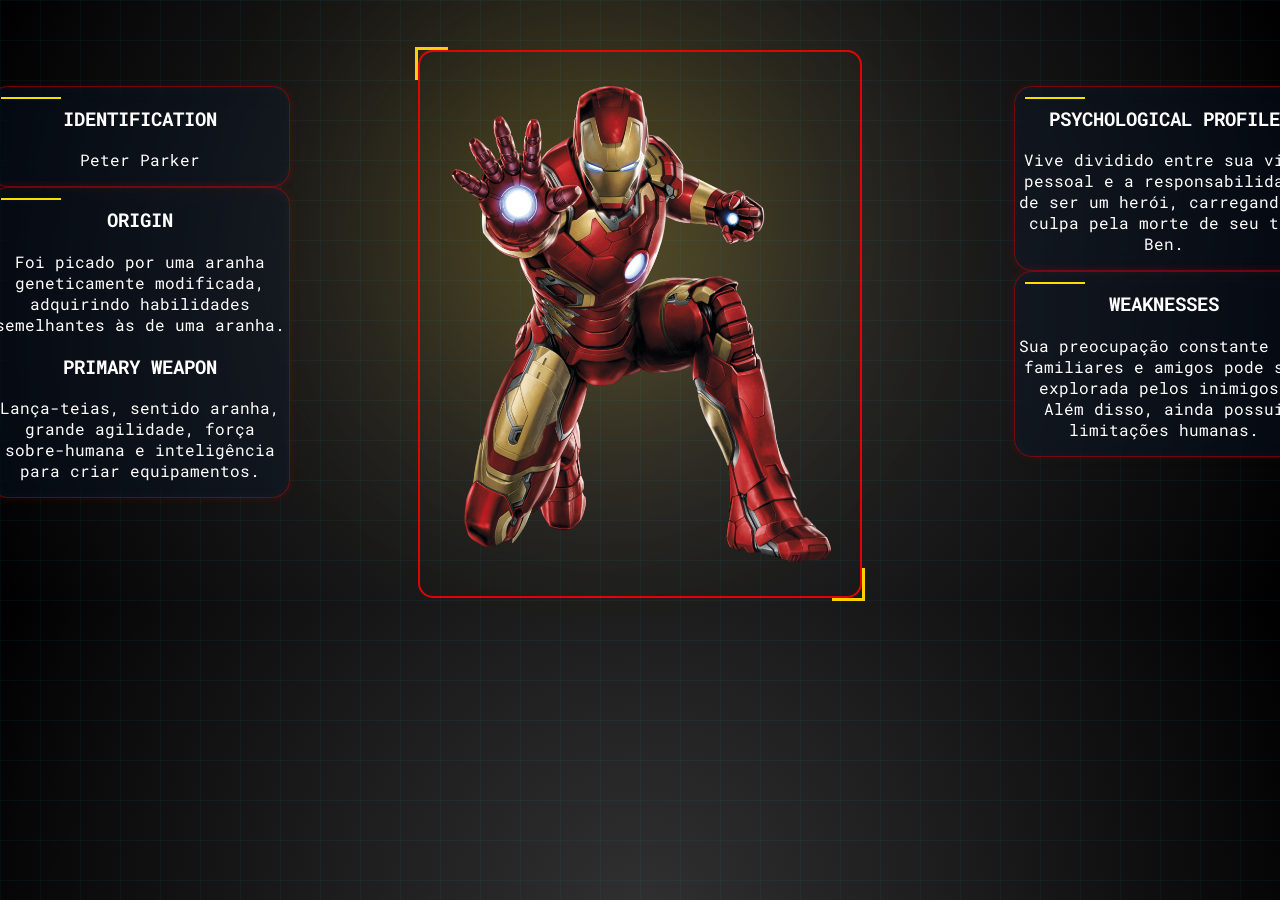
==== vingadores/ironman.html @ 76807a75 "para o github" ====
<!DOCTYPE html>
<html lang="en">
<head>
  <meta charset="UTF-8">
  <meta name="viewport" content="width=device-width, initial-scale=1.0">
  <link rel="preconnect" href="https://fonts.googleapis.com">
  <link rel="preconnect" href="https://fonts.gstatic.com" crossorigin>
  <link href="https://fonts.googleapis.com/css2?family=Roboto+Mono:ital,wght@0,100..700;1,100..700&display=swap" rel="stylesheet">
  <link rel="stylesheet" href="../vingadores_css/ironman.css">
  <title>Captain America Explain</title>
</head>
<body>
  <div class="homepage">
    <div class="bll-esquerda">
      <div class="info-left">
        <div class="card-info">
          <h3>IDENTIFICATION</h3>

          <p>Peter Parker</p>
        </div>
        <div class="card-info">
          <h3>ORIGIN</h3>
          <p class="origem">
            Foi picado por uma aranha geneticamente modificada, adquirindo habilidades semelhantes às de uma aranha.
          </p>
          <h3>PRIMARY WEAPON</h3>
          <p class="arma">
            Lança-teias, sentido aranha, grande agilidade, força sobre-humana e inteligência para criar equipamentos.
          </p>
        </div>
      </div>
    </div>
    <div class="logopers">
      <div class="scanner"><img src="ironmanpng.png" alt="Homem-Aranha"></div>
    </div>
    <div class="bll-direita">
      <div class="info-right">
        <div class="card-info">
          <h3>PSYCHOLOGICAL PROFILE</h3>
          <p class="emocional">
            Vive dividido entre sua vida pessoal e a responsabilidade de ser um herói, carregando a culpa pela morte de seu tio Ben.
      </div>
        <div class="card-info">
          <h3>WEAKNESSES</h3>
          <p class="fraqueza">
            Sua preocupação constante com familiares e amigos pode ser explorada pelos inimigos. Além disso, ainda possui limitações humanas.
          </p>
        </div>
      </div>
    </div>
  </div>
</body>
</html>
---- vingadores_css/ironman.css ----
body {
  background: radial-gradient(circle at center,
        #303030 0%,
        #1c1c1c 45%,
        #0b0b0b 80%,
        #000 100%);
}

body::before{

    content:"";

    position:fixed;

    inset:0;

    background-image:

        linear-gradient(rgba(0,217,255,.05) 1px, transparent 1px),

        linear-gradient(90deg, rgba(0,217,255,.05) 1px, transparent 1px);

    background-size:40px 40px;

    pointer-events:none;
}

.homepage {
  margin-top: 50px;
  display: flex;
  flex-direction: row;
  flex-wrap: nowrap;
  justify-content: center;
  align-items: center;
  gap: 40px;
}

.logopers img {
  height: 500px;
  width: 400px;
}

.logopers{

    position:relative;
}

.logopers::before{

    content:"";

    position:absolute;

    width:350px;

    height:350px;

    background:#facd03;

    border-radius:50%;

    filter:blur(120px);

    opacity:.25;

    z-index:-1;
}

.scanner{
    padding:20px;
    border:2px solid #ff0000de;
    border-radius:15px;
    position:relative;
}

.scanner::before,
.scanner::after{
    content:"";
    position:absolute;
    width:30px;
    height:30px;
    border:3px solid #ffd000;
}

.scanner::before{
    top:-5px;
    left:-5px;
    border-right:none;
    border-bottom:none;
}

.scanner::after{
    bottom:-5px;
    right:-5px;
    border-top:none;
    border-left:none;
}

.card-info{
    background: rgba(10,25,47,.35);
    border:1px solid rgba(255, 0, 0, 0.39);

    backdrop-filter: blur(10px);

    box-shadow:
        0 0 10px rgba(255, 4, 4, 0.15),
        inset 0 0 15px rgba(255,255,255,.03);

    border-radius:18px;
}

.card-info:hover{

    border-color:#ff0000;

    box-shadow:
        0 0 15px #ff0000,
        0 0 35px rgba(255, 0, 0, 0.35);
}

.card-info::before{

    content:"";

    position:absolute;

    top:10px;

    left:10px;

    width:60px;

    height:2px;

    background:#f8df00;
}

.bll-esquerda {
  height: 500px;
  width: 300px;
  display: flex;
  flex-direction: column;
  justify-content: space-between;
  margin-right: 100px;
  border-radius: 20px;
}

.bll-esquerda .info-left{
  height: 500px;
  width: 300px;
  border-radius: 20px;
  padding: 12px;
  color: white;
  text-align: center;
  font-size: 16px; 
  font-family: "Roboto Mono", monospace;
  font-optical-sizing: auto;
  font-style: normal;
}

.infos2 {
  color: white;
}

.infos3 {
  display: flex;
  flex-direction: column;
  justify-content: center;
  align-items: center;
}

.bll-direita {
  height: 500px;
  width: 300px;
  margin-left: 100px;
  border-radius: 20px;
  display: flex;
  flex-direction: column;
  justify-content: space-between;
}

.bll-direita .info-right{
  height: 500px;
  width: 300px;
  border-radius: 20px;
  padding: 12px;
  color: white;
  text-align: center;
  font-size: 16px; 
  font-family: "Roboto Mono", monospace;
  font-optical-sizing: auto;
  font-style: normal;
}

.infos4 {
  color: white;
  display: flex;
  flex-direction: column;
  justify-content: center;
  align-items: center;
  text-align: center;
  font-size: 16px; 
  font-family: "Roboto Mono", monospace;
  font-optical-sizing: auto;
  font-style: normal;
}

.infos5 {
  color: white;
  display: flex;
  flex-direction: column;
  justify-content: center;
  align-items: center;
  text-align: center;
  font-size: 16px; 
  font-family: "Roboto Mono", monospace;
  font-optical-sizing: auto;
  font-style: normal;
}
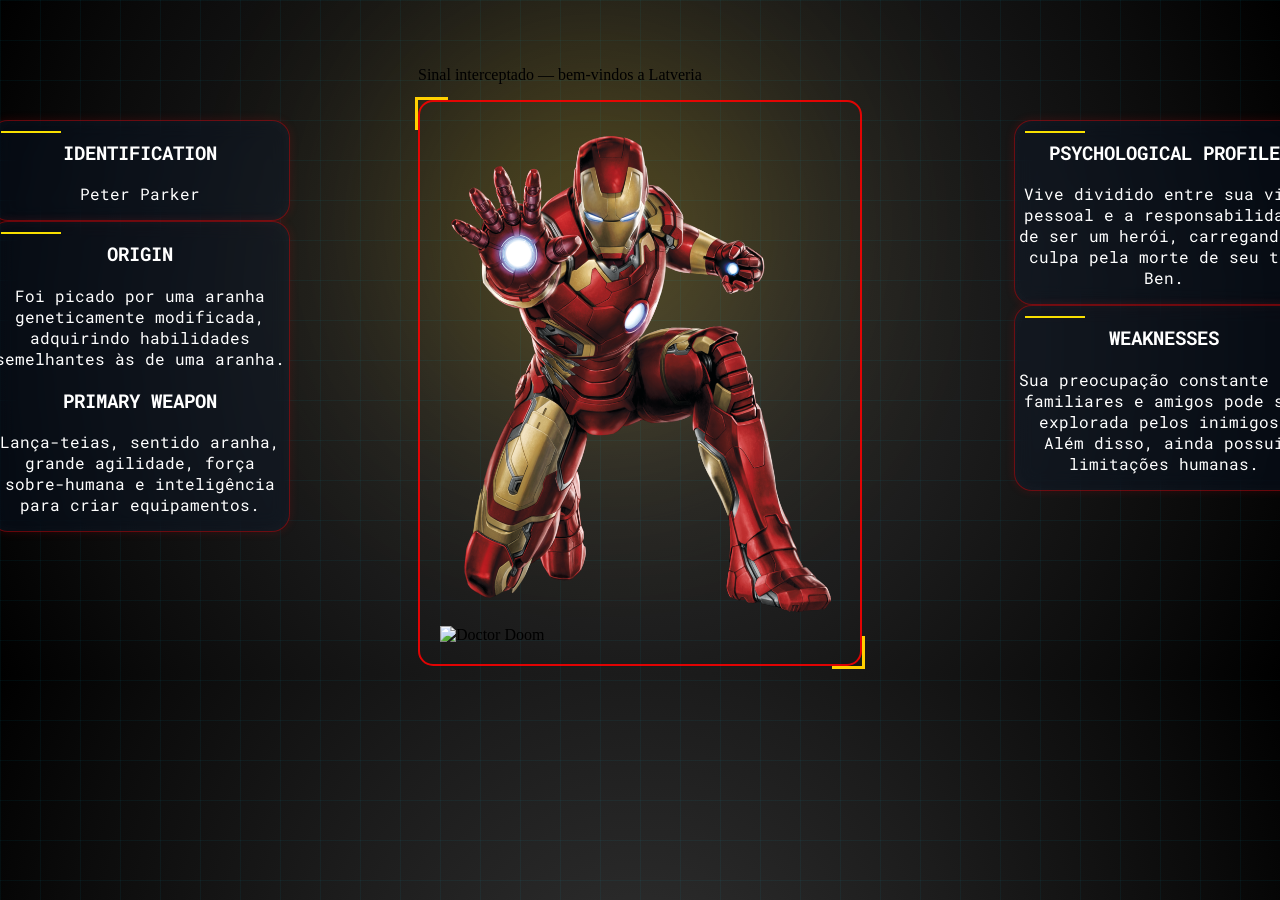
==== commit 65e4110f: "doom" ====
--- a/vingadores/ironman.html
+++ b/vingadores/ironman.html
@@ -10,6 +10,7 @@
   <title>Captain America Explain</title>
 </head>
 <body>
+  <div class="doom-flash"></div>
   <div class="homepage">
     <div class="bll-esquerda">
       <div class="info-left">
@@ -31,7 +32,11 @@
       </div>
     </div>
     <div class="logopers">
-      <div class="scanner"><img src="ironmanpng.png" alt="Homem-Aranha"></div>
+      <p class="doom-banner">Sinal interceptado &mdash; bem-vindos a Latveria</p>
+      <div class="scanner">
+        <img src="ironmanpng.png" alt="Homem-Aranha" class="iron-img">
+        <img src="doompng.png" alt="Doctor Doom" class="doom-img">
+      </div>
     </div>
     <div class="bll-direita">
       <div class="info-right">
@@ -49,5 +54,24 @@
       </div>
     </div>
   </div>
+
+  <script>
+    window.addEventListener('DOMContentLoaded', () => {
+      const flash = document.querySelector('.doom-flash');
+      const scanner = document.querySelector('.scanner');
+      const banner = document.querySelector('.doom-banner');
+
+      setTimeout(() => {
+        // power surge: flash, theme swap and image crossfade fire together
+        document.body.classList.add('doom-mode');
+        flash.classList.add('active');
+        scanner.classList.add('doom-active');
+        banner.classList.add('show');
+
+        setTimeout(() => flash.classList.remove('active'), 900);
+        setTimeout(() => banner.classList.remove('show'), 4200);
+      }, 5000);
+    });
+  </script>
 </body>
 </html>
